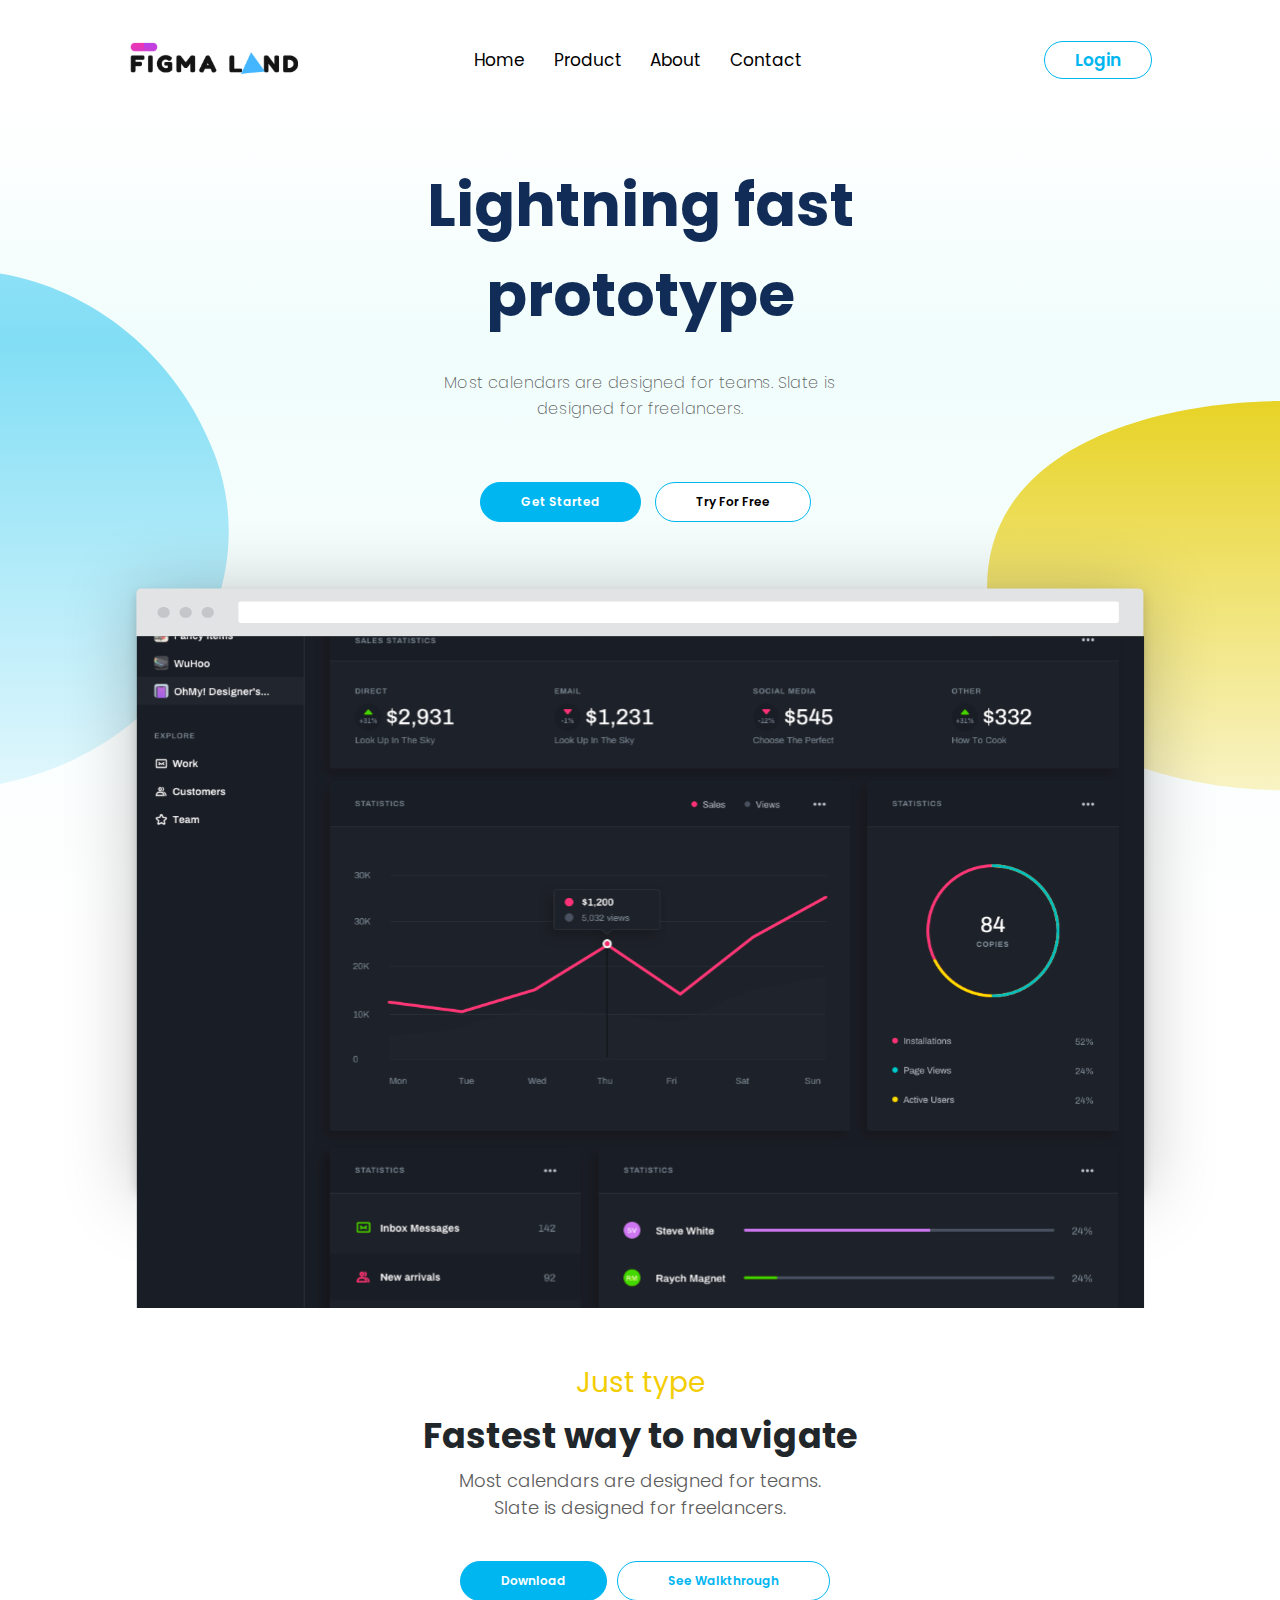
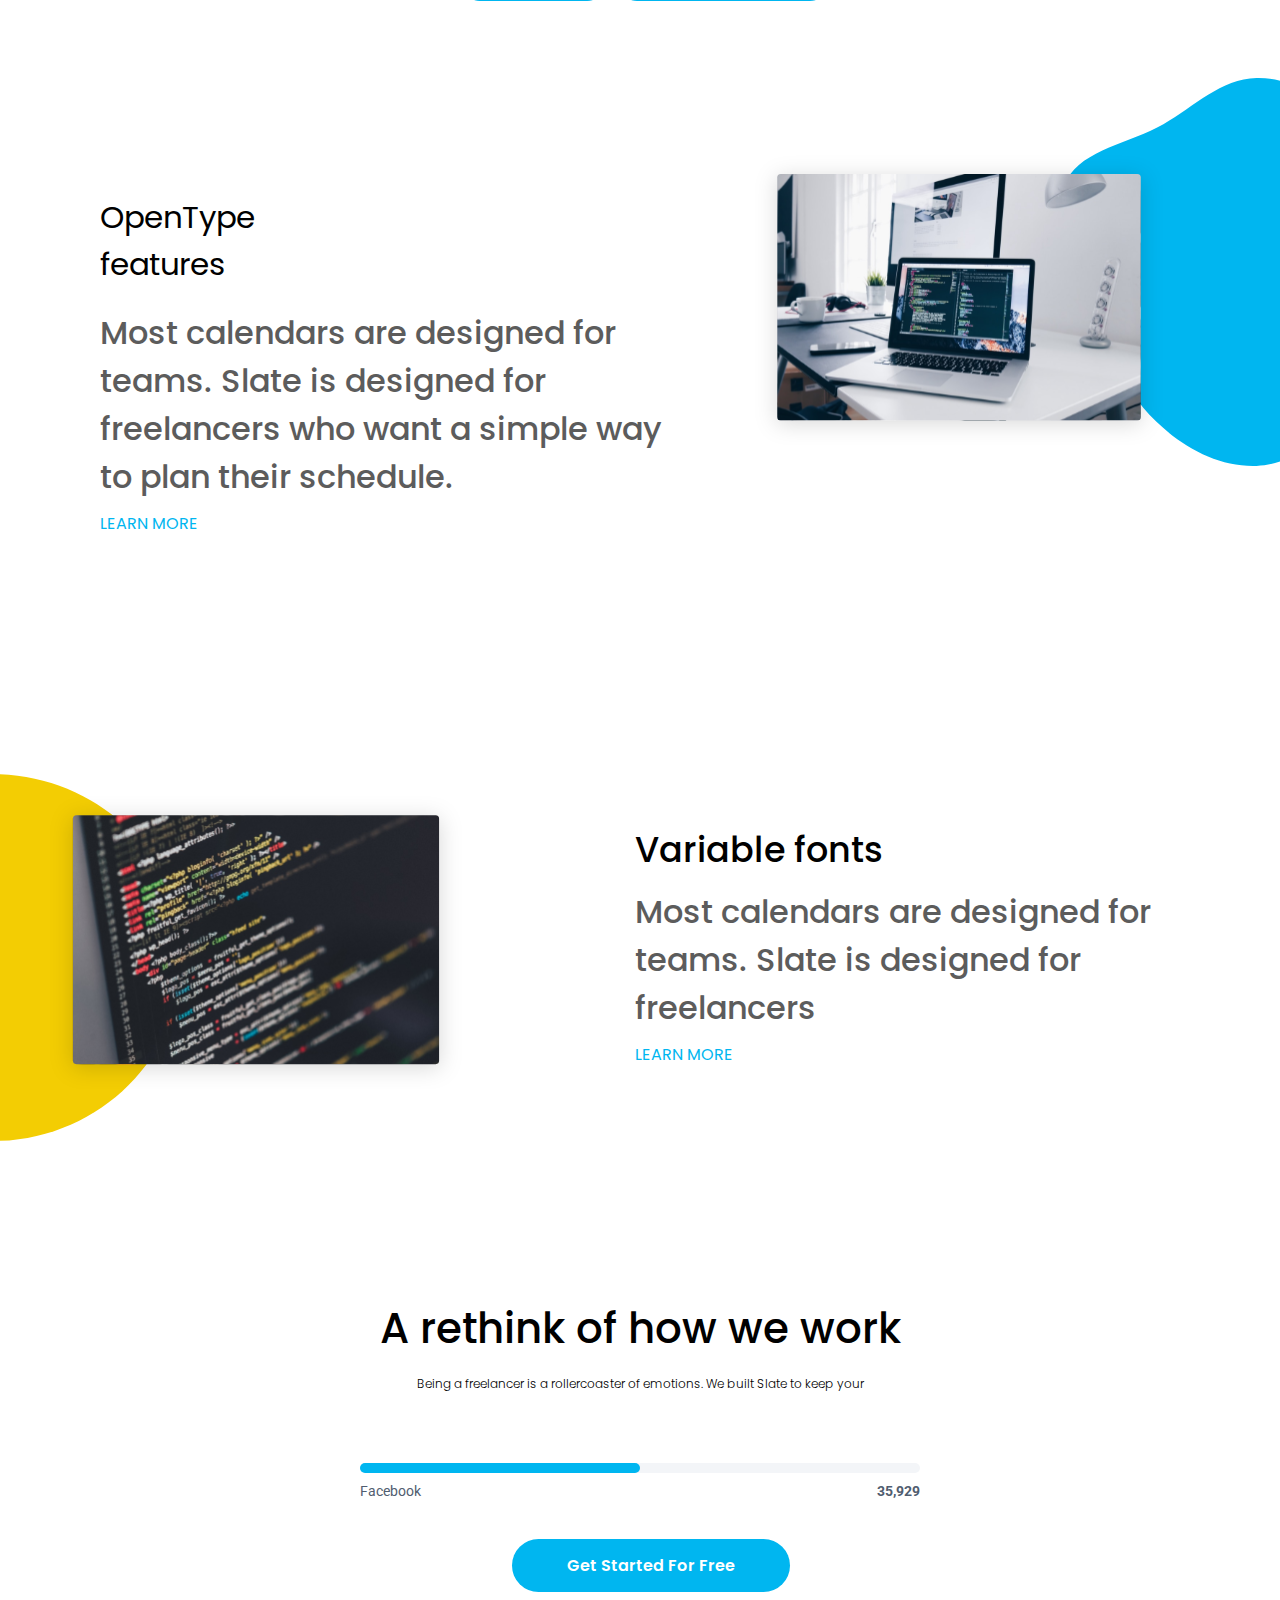
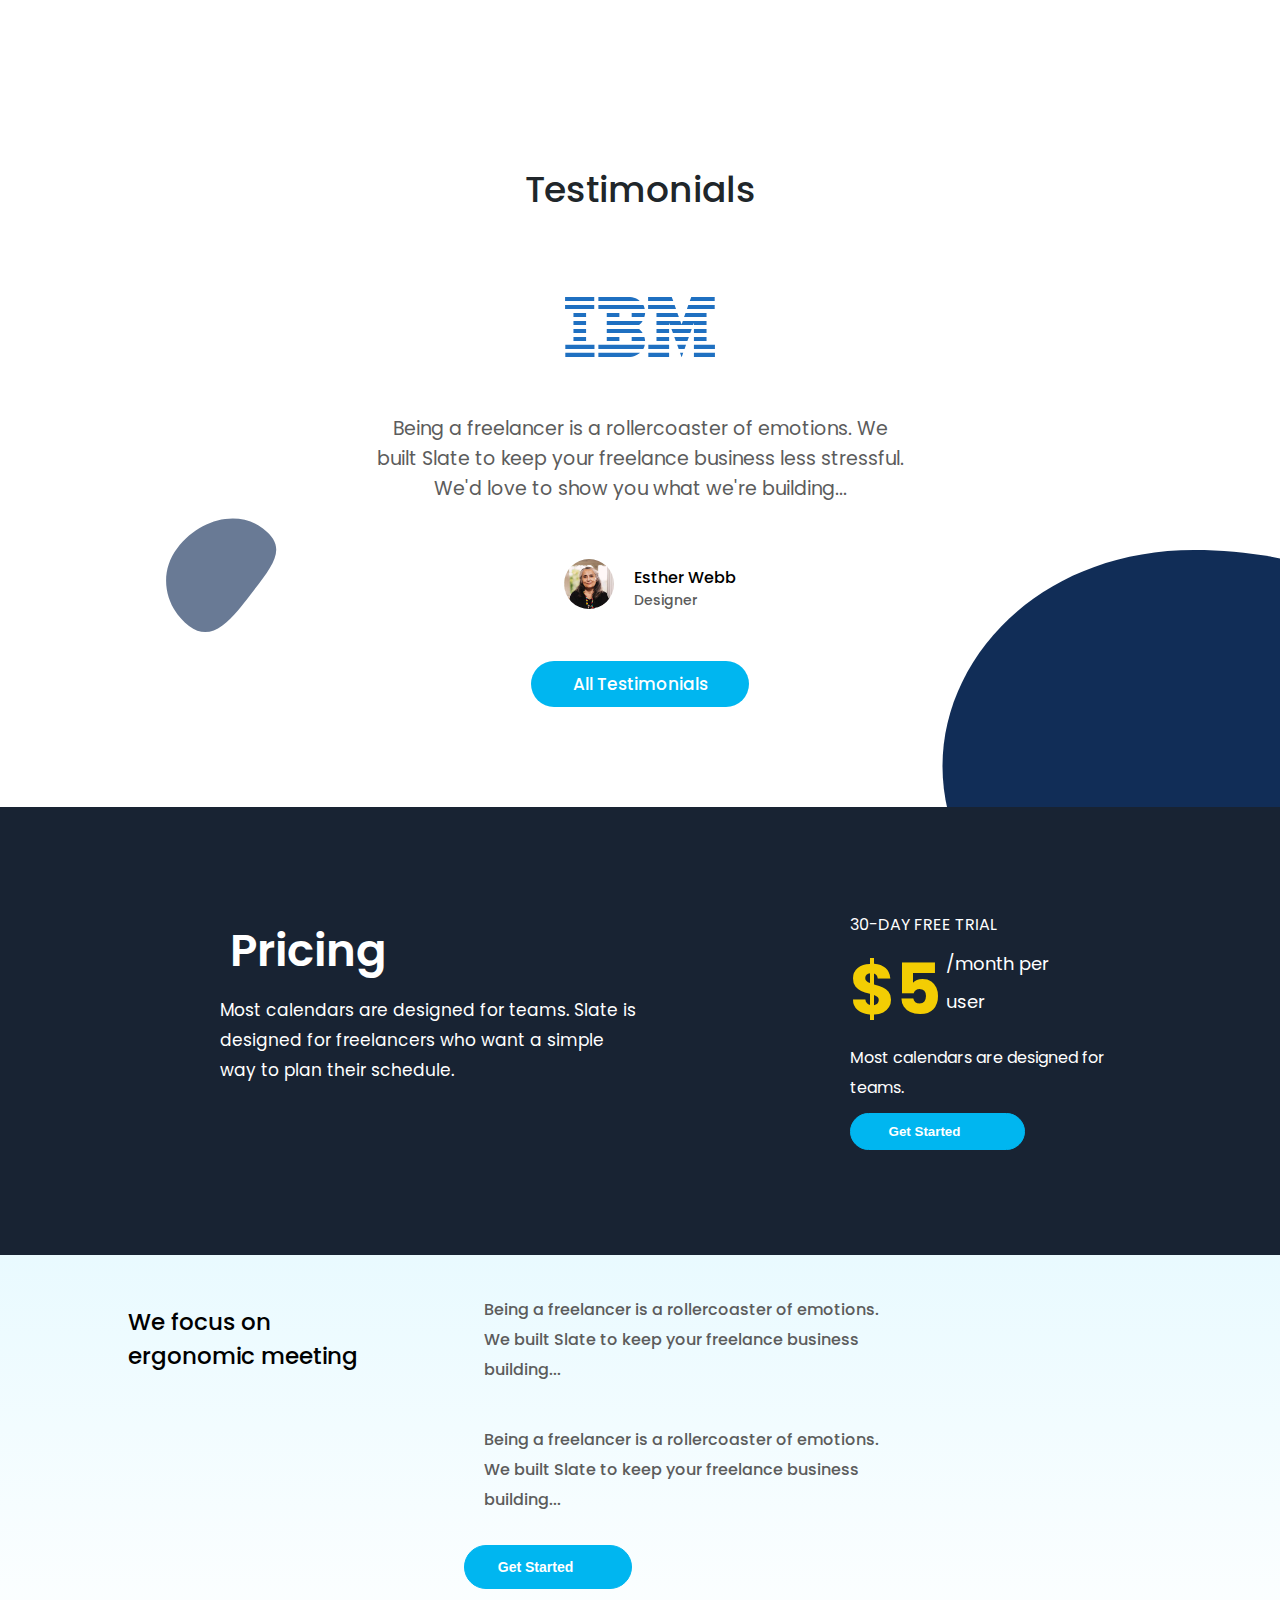
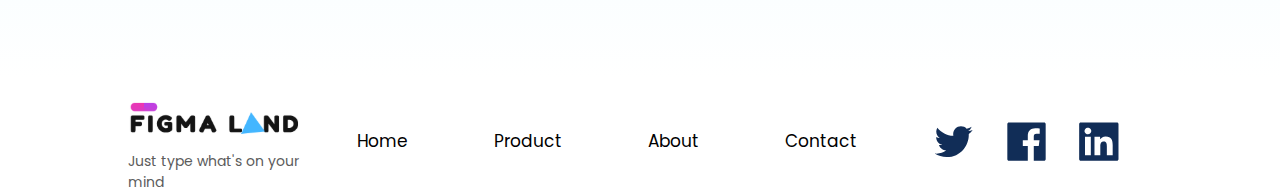
==== index.html @ 49a72966 "first commit" ====
<!DOCTYPE html>
<html lang="en">
<head>
    <meta charset="UTF-8">
    <meta http-equiv="X-UA-Compatible" content="IE=edge">
    <meta name="viewport" content="width=device-width, initial-scale=1.0">
    <title>My Project 2</title>
    <link rel="stylesheet" href="style.css">
</head>
<body>
    <section class="container">
        <header class="header">
            <div class ="innercontainer">
                <div class="figmaland1">
                    <img src="/Images/figmaland.svg" alt="FigmaLand Logo"> 
                </div>
                <nav class="navbar">          
                    <ul>
                        <li><a href="#" class="a_link">Home</a></li>
                        <li><a href="#" class="a_link">Product</a></li>
                        <li><a href="#" class="a_link">About</a></li>
                        <li><a href="#" class="a_link">Contact</a></li>
                    </ul>
                </nav>  
                <a href="login.html"><button class="login">Login</button></a>
            </div>
            <!-- <svg class="svg" xmlns="http://www.w3.org/2000/svg" viewBox="0 0 24 24" width="24" height="24"><path fill="none" d="M0 0h24v24H0z"/><path d="M3 4h18v2H3V4zm0 7h12v2H3v-2zm0 7h18v2H3v-2z"/></svg> -->
        </header>
        <div>
            <div class="lightning">
                <section>
                    <h1>Lightning fast prototype</h1>
                    <p>Most calendars are designed for teams. Slate is designed for freelancers.</p>
                </section>
                <div class="gettry">
                    <button class="getstarted">Get Started</button>
                    <button class="try">Try For Free</button>
                </div> 
            </div> 
              
            <div class="dashboard">
                <img src="Images/Flat Browser.svg" alt="Flat Browser">
            </div> 
        </div>  

        <div class="bluevector">
            <img src="/Images/bluevector.svg">
        </div>
         <div class="yellowvector">
            <img src="/Images/yellowvector.svg">
        </div>
    </section>
 
    <!-- section 2 begins here -->
    <section class="section2">
        <div class="justtype">
            <section>
            <h3>Just type</h3>
            <h2>Fastest way to navigate</h2>
            <p>Most calendars are designed for teams.</p>
            <p>Slate is designed for freelancers.</p>
            </section>
            <div class="downsee">
                <button class="download">Download</button>
                <button class="seewalk">See Walkthrough</button>
            </div>
        </section>

    <!-- section 3 -->
    <section class="section3">
        <div class="innerdiv">
            <div class="opentype">
                <h3>OpenType features</h3>
                <p>Most calendars are designed for teams. Slate is designed for freelancers who want a simple way to plan their schedule.</p>
                <h4>LEARN MORE</h4>
            </div>
        <div class="lapiscreen"> 
            <img src="/Images/lapiscreen.svg">
        </div>
        </div>    
        <div class="curvebluevector">
             <img src="/Images/curvebluevector.svg"> 
        </div> 
    </section> 

    <!--section 4 -->
    <section class="section4">
        <div class="innersect">
            <div class="codescreen">
                 <img src="/Images/codescreen.svg">
            </div>    
            <div class="variable">
                <h3>Variable fonts</h3>
                    <p>Most calendars are designed for teams. Slate is designed for freelancers </p>
                    <h4>LEARN MORE</h4>
                </div>
            </div>
                <div class="codeyellowector">
                     <img src="/Images/codeyellowector.svg">
                </div>
            </div>
        </div>          
    </section>
    
    <!-- section 5 begins here -->
    <section class="section5"> 
        <div class="rethink">      
             <h2>A rethink of how we work</h2>
             <p>Being a freelancer is a rollercoaster of emotions. We built Slate to keep your </p>               
        </div>
        <div class="mydiv">
            <div class="grey">
            </div>
            <div class="content">
                <p>Facebook</p>
                <h6>35,929</h6>
            </div>
        </div>
    </section>
            <button class="getstartedfree"><p>Get Started For Free</button>


    <!-- section 6 starts -->
    <section class="section6">
        <h3>Testimonials</h3>
        <div class="ibmimage">
            <img src="/Images/ibm.svg" alt="IBM Logo">
        </div>
        <div class="freelance">
            <p>Being a freelancer is a rollercoaster of emotions. We built Slate to keep your freelance business less stressful.
                We'd love to show you what we're building...</p>
        </div>
        <div class="designmain">
            <div class="designerpic">
                <img src="/Images/designerpic.svg" alt="Esther Webb">
            </div>
            <div class="designer">
                <h6>Esther Webb</h6>
                <p>Designer</p>
            </div>
        </div>
        <div class="smallibm">
            <img src="/Images/smallibmvector.svg">
        </div>   
        <button class="testbutt">All Testimonials</button>
        <div class="bigibm">
            <img src="/Images/bigibmvector.svg">
        </div> 
    </section>

    <!--section 5 -->
    <section class="section7">
        <div class="pricefree">
            <section class="pricing">
                <h2>Pricing</h2>
                <p>Most calendars are designed for teams. Slate is designed for freelancers who want a simple way to plan their schedule.</p>
            </section class="section">
            <div class="freetrial">
                <p>30-DAY FREE TRIAL</p>
                <div class="dola">
                    <h1>$5</h1>
                    <P>/month per<br>user</P>
                </div>
                <div class="calendar">
                    <p>Most calendars are designed for teams.</p>
                    <button><span>Get Started</span></button>
                </div>
            </div>
        </div>
    </section>

    <!-- section 8 -->
    <section class="section8">
        <section class="ergonomic">
            <h3>We focus on ergonomic meeting</h3>
            <div class="freelancer">
                <div class="freelancer1">
                <p>Being a freelancer is a rollercoaster of emotions. We built Slate to keep your freelance business building...</p>
            </div>
            <div class="freelancer2">
                <p>Being a freelancer is a rollercoaster of emotions. We built Slate to keep your freelance business building...</p>
            </div>
            <button><span>Get Started</span></button>
        </section>
    </section>

    <!-- last section -->
    <section class="lastsection">
        <div class="footer">
            <div class="lowercontainer">
            <div class="figmaland2">
                <img src="/Images/figmaland.svg" alt="Figmaland Logo"> 
                <p>Just type what's on your mind</p>
            </div> 
            <nav class="navbox">          
                <ul>
                    <li><a href="#" class="f_link">Home</a></li>
                    <li><a href="#" class="f_link">Product</a></li>
                    <li><a href="#" class="f_link">About</a></li>
                    <li><a href="#" class="f_link">Contact</a></li>
                </ul> 
            </nav>
            <div class="logos">
                <img src="/Images/twitter.svg" alt="twitter logo"/>
                <img src="/Images/facebook.svg" alt="facebook logo"/>
                <img src="/Images/linkedin.svg" alt="linkedin logo"/>
            </div>
        <footer> 
    </section> 
</body>
</html>
---- style.css ----
@import url('https://fonts.googleapis.com/css2?family=Poppins:wght@300;400;500;600;700&display=swap');
@import url('https://fonts.googleapis.com/css2?family=Roboto&display=swap');

* {
    margin: 0;
    padding: 0;
    box-sizing: border-box;
}
html, body {
    overflow-x: hidden;
}
:root{
    --font-family: "Poppins", sans-serif;
}

.container {
    width: 100%;
    position: relative;
    background: linear-gradient(180deg, rgba(255, 255, 255, 0.22) 7.62%, rgba(0, 225, 198, 0.06) 25.5%, #FFFFFF 70.92%);
}

.header {    
    width: 100%;
}

.innercontainer {
    margin: auto; 
    margin-top: 10px;
    height: 100px;
    width: 80%;
    display: flex;
    justify-content: space-between;
    align-items: center;
}

.navbar {
  width: 40%;
}
  
 ul {
    width: 80%;
    display: flex;
    justify-content: space-between;
    align-items: center;
    color: black;
    list-style: none;
} 

.a_link {
  text-decoration: none;
  color: black;
  font-family: var(--font-family);
  font-size: 17px;
  font-weight: 400;
  font: 0;
}

.a_link:hover {
    color: #112D57;
    font-weight: 700; 
    transition: ease 0.3s;
    cursor: pointer;
  }

.login {
  color: #00B6F0;
  background-color: white;
  padding: 5px 30px;
  font-family: var(--font-family);
  font-size: 17px;
  font-weight: 600;
  border-radius: 20.5px;
  border: 1px solid #00B6F0;
}
    .login:hover {
    color: white;
    background: #00B6F0;
    border: 1px solid white;
    font-weight: bolder;
    transition: ease-in-out 0.1s;
    cursor: pointer;  
    }

    .lightning {
    margin-top: 50px;
    display: flex;
    flex-direction: column;
    justify-content:center;
    align-items: center;
    text-align: center;
}

.lightning h1 {
    color: #112D57;
    width: 500px;
    margin: auto;
    font-family: var(--font-family);
    font-weight: 700;
    font-size: 60px;
}

.lightning p{
    color: #5C5C5C; 
    width: 400px;
    margin: auto;
    margin-top: 30px;
    font-weight: 200;
    font-size: 16px;
    font-family: var(--font-family);
    letter-spacing: 0.2px;
    line-height: 26px;
}

.gettry {
    margin-top: 60px;
}

.getstarted {
  color: white;
  background-color: #00B6F0;
  padding: 10px 40px;
  margin-left: 10px;
  font-family: var(--font-family);
  font-size: 12px;
  font-weight: 600;
  border-radius: 29.5px;
  border: 1px solid #00B6F0;
}

.getstarted:hover {
    color: #000000;
    background: transparent;
    transition: ease-in-out 0.1s;
    cursor: pointer;
    border: 1px #00B6F0 solid;
    border-radius: 29.5px;    
}

.try {
  color: #000000;
  background-color: #ffffff;
  padding: 10px 40px;
  margin-left: 10px;
  font-family: var(--font-family);
  font-size: 12px;
  font-weight: 600;
  border-radius: 29.5px;
  border: 1px solid #00B6F0;
}

.try:hover {
    color: white;
    background: #00B6F0;
    border: transparent;
    font-weight: bolder;
    transition: ease-in-out 0.1s;
    cursor: pointer;
}

.bluevector {
    width: 30%;
    height: 40%;
    position: absolute;
    top: 20%;
    left: -5%; 
    z-index: -1;  
}

.bluevector img {
    width: 100%;
    height: 100%;
}

.yellowvector {
    width: 25%;
    height: 30%;
    position: absolute;
    top: 30%;
    right: 0%;
    z-index: -1;

}
.yellowvector img {
    width: 100%;
    height: 100%;
}

.dashboard {
    width: 90%;
    height:100%;
    margin: 0px auto;
}

.dashboard img {
    width: 100%;
    height: 100%;
}

.section2 {
    width: 100%;
    position: relative;
    display: flex;
    flex-direction: column;
    justify-content: center;
    align-items: center;
}

.justtype {
 font-family: var(--font-family);
 margin-top: 50px;
}

.justtype h3 {
    width: 500px;
    margin-bottom: 5px;
    color: #F3CD03;
    text-align: center;
    font-size: 28px;
    font-weight: 400;
}

.justtype h2 {
    width: 500px;
    margin-bottom: 5px;
    color: #20262A;
    text-align: center;
    font-size: 35px;
    font-weight: bold;
    letter-spacing: 0.3px;
}

.justtype p {
    width: 500px;
    color: #5C5C5C;
    font-size: 18px;
    font-weight: 300;
    text-align: center;
}

.downsee {
    width: 500px;
    padding-top:40px;
    color: #5C5C5C;
    display: flex;
    justify-content: center;
    align-items: center;
}   

.download {
  color: white;
  background-color: #00B6F0;
  padding: 10px 40px;
  margin-left: 10px;
  font-family: var(--font-family);
  font-size: 12px;
  font-weight: 600;
  border-radius: 29.5px;
  border: 1px solid #00B6F0;
}

.download:hover {
    color: #00B6F0;
    background: transparent;
    font-weight: bolder;
    transition: ease-in-out 0.1s;
    cursor: pointer;
    border: 1px #00B6F0 solid;
    border-radius: 29.5px;
}

.seewalk {
  color: #00B6F0;
  background-color: #ffffff;
  padding: 10px 50px;
  margin-left: 10px;
  font-family: var(--font-family);
  font-size: 12px;
  font-weight: 600;
  border-radius: 29.5px;
  border: 1px solid #00B6F0;
}

.seewalk:hover {
    color: white;
    background: #00B6F0;
    border: transparent;
    font-weight: bolder;
    transition: ease-in-out 0.1s;
    cursor: pointer;
}

.section3 {
    width: 59%;
    position: relative;
    margin-top: 12%;
}

.innerdiv {
    margin: 20px auto;  
}

.opentype {
    width: 35%; 
    margin-left: 100px;
    display: flex;
    flex-direction: column;
    font-family: var(--font-family);
}

 .opentype h3 {
    margin-top: 15%;
    font-size: 31px;
    font-weight: 400;    
}

.opentype p {
    width: 220%;
    margin-top: 8%;
    font-weight: 500;
    font-size: 32px;
    color: rgba(92, 92, 92, 1);
    line-height: 48px;
}
.opentype h4 {
    margin-top: 10px;
    color: #00B6F0;
    font-size: 16px;
    font-weight: normal;
}

.lapiscreen {
    width: 54%;
    position: absolute; 
    top: 0%;
    left: 100%; 
}

.lapiscreen>img {
    width: 100%;
    height: 100%;
}

.curvebluevector {
    position: absolute;
    width: 29%;
    top: -20%;
    left: 140.5%;
    right: 0;
    z-index: -1;
}

 .curvebluevector>img {
    width: 100%;
    height: 100%;
} 

.section4{
    width: 80%;
    position: relative;
}

.codescreen {
    width: 150%;
    height: 120%;
    position: absolute; 
    top: -11%;
    right: 0%; 
}

.codescreen>img {
    width: 100%;
    height: 100%;
}

.codeyellowector {
    width: 100%;
    height: 150%; 
    position: absolute;
    top:-20%;
    right: 45%;
    z-index: -1;
}

.codeyellowector>img {
    width: 100%;
    height: 100%;
}

.variable {
width: 60%;
margin-top: 28%;
margin-left: 62%;
display: flex;
flex-direction: column;
font-family: var(--font-family);
}

.variable h3 {
margin-bottom: 2%;
font-size: 35px;
font-weight: 500;    
}

.variable p {
    width: 90%;
    margin-bottom: 10px;
    font-weight: 500;
    font-size: 32px;
    color: rgba(92, 92, 92, 1);
    font-family: var(--font-family);
}

    .variable h4 {
    color: #00B6F0;
    font-size: 16px;
    font-weight: normal;
    }

    .section5 {
        width: 800px;
        margin: auto;
        margin-top: 230px;
        display: flex;
        flex-direction: column;
        justify-content: center;
        align-items: center;
        font-family: var(--font-family);
    }

    .section5 h2 {
        width: 900x;
        margin-bottom: 15px;
        font-size: 42px;
        font-weight: 500; 
        text-align: center;   
    }

    .rethink p {
        width: 100%;
        font-size: 12px;
        font-weight: 300; 
        text-align: center; 
        border-width: 10px;
        border-radius: 12px; 
    }
    .mydiv{
        width: 70%;
        margin-top: 70px;

    }

    .grey{
        height: 10px;
        margin: auto;
        background-color: #F3F5F8;
        position: relative;
        border-radius: 9999999px;
    }

    .grey::after{
        width: 50%;
        height: 100%;
        content: '';
        position: absolute;
        background-color: #00B6F0;
        top: 0;
        left: 0;
        border-radius: 9999999px;
    }

    .content {
        display: flex;
        justify-content:space-between;
        font-family: 'Roboto', sans-serif;
        margin-top: 10px;
    }

    .content p{
        font-size: 14px;
        color: rgba(80, 93, 111, 1);
    }
    .content h6 {
        font-size: 14px;
        color: rgba(80, 93, 111, 1);
        font-weight: 700;
    }

    .getstartedfree {
    color: #ffffff;
    background-color: #00B6F0;
    width: auto;
    padding: 14px 55px;
    margin-left: 40%;
    margin-top: 40px;
    font-family: var(--font-family);
    font-size: 16px;
    font-weight: 600;
    border: transparent;
    border-radius: 29.5px;
    }

    .getstartedfree:hover {
        animation: pulse 1s infinite;
            transition: .3s;
        }
        
        @keyframes pulse {
            0% {
            transform: scale(1);
            }
            70% {
            transform: scale(.9);
            }
            100% {
            transform: scale(1);
            }
        }

    .section6 {
        width: 100%;
        margin: auto;
        margin-top: 85px;
        display: flex;
        flex-direction: column;
        justify-content: center;
        align-items: center;
        font-family: var(--font-family);
        position: relative;
    }

    .section6 h3{
        color: rgba(32, 38, 42, 1);
        margin-top: 85px;
        margin-bottom: 80px;
        font-size: 36px;
        font-weight: 500;
    }

    .ibmimage{
        margin-bottom: 50px;
    }
    .ibmimage img {
        Width: 149.85px;
        height: 59.94px;
    }

    .freelance p {
        color: #5C5C5C;
        width: 530px;
        margin-bottom: 35px;
        font-weight: 400;
        font-size: 19px;
        line-height: 30px;
        text-align: center;
    }

    .designmain {
        margin: auto;
        display: flex;
        flex-direction: row; 
        justify-content: center;
        align-items: center;
    }

    .designer {
        font-family: var(--font-family);
        font-size: 18px;
    }

    .designer h6 {
        color: #000000;
        font-weight: 500;
        font-size: 16px;
    }

    .designerpic img {
        margin: auto;
        font-family: var(--font-family);
        font-size: 18px;
        padding: 20px;
    }

    .designer p {
        color: #5C5C5C;
        font-weight: 500;
        font-size: 14px;

    }

    .smallibm {
        position: absolute; 
        top: 70%;
        left: 13%; 
    }

    .smallibm>img {
        width: 100%;
        height: 100%;
    }


    .testbutt {
        width: 17%;
        color: #ffffff;
        background-color: #00B6F0;
        padding: 10px 25px;
        margin-top: 25px;
        font-family: var(--font-family);
        font-size: 17px;
        font-weight: 500;
        border-radius: 29.5px;
        border: transparent;
    }

    .testbutt:hover {
            animation: pulse 1s infinite;
            transition: .3s;
        }

        @keyframes pulse {
            0% {
            transform: scale(1);
            }
            70% {
            transform: scale(.9);
            }
            100% {
            transform: scale(1);
            }
        }

    .bigibm {
        position: absolute;
        top: 75%;
        right: 0;
        z-index: -1;
    }

 .bigibm>img {
    width: 100%;
    height: 100%;
}

  .section7 {
    width: 100%;
    margin-top: 100px;
    background: rgba(24, 35, 51, 1);
    padding: 100px 20px;
    font-family: var(--font-family);
    color: white;
  } 

  .pricefree {
    display: flex;
    flex-direction: row;
    align-items: flex-start;
    padding: 0px;
  }

  .pricing {
      width: 40%;
      margin-left: 200px;
      margin-bottom: 70px;
      display: flex;
      flex-direction: column;
  }

    .pricing h2 {
      width: 205px;
      padding: 10px;
      font-weight: 600;
      font-size: 45px;
  }

    .pricing p {
    width: 417px;
    font-size: 17px;
    font-weight: 400;
    line-height: 30px;
}

    .freetrial {
    width: 277px;
    display: flex;
    flex-direction: column;
    margin: auto;
    padding: 0;
}

    .freetrial p {
    width: 165px;
    font-size: 16px;
    font-weight: 400;
}

.dola {
    width: 233px;
    display: flex;
    flex-direction: row;
    align-items: center;
    padding: 0px;
}

.dola h1 {
    width: 84px;
    color: rgba(243, 205, 3, 1);
    font-weight: 900px;
    font-size: 70px;

}

.dola p {
    width: 129px;
    font-weight: 400;
    font-size: 18px;
    margin-left: 12px;
    margin-bottom: 15px;
    line-height: 38px;
}

.calendar p {
    width: 257px;
    font-weight: 400;
    size: 19px;
    line-height: 30px;
}

.calendar button {
    color: white;
    background: #00B6F0;
    margin-top: 10px;
    width: 175px;
    padding: 10px 35px;
    border: 1px solid #00B6F0;
    border-radius: 85px;
    font-weight: 700;
}

.calendar button:hover {
    color:rgb(255, 255, 255);;
    background: transparent;
    font-weight: bolder;
    transition: ease-in-out 0.1s;
    cursor: pointer;
    border: 1px #ffffff solid;
    border-radius: 29.5px;
}

.calendar span { 
    cursor: pointer;
    display: inline-block;
    position: relative;
    transition: 0.5s;
  }
  
  .calendar span:after {
    content: '\00bb';
    position: absolute;
    opacity: 0;
    top: 0;
    right: -20px;
    transition: 0.3s;
  }
  
  .calendar span {
    padding-right: 25px;
  }

  .calendar:hover span:after {
    opacity: 2;
    right: 0;
  } 

.section8 {
    background: linear-gradient(180deg, #E9FAFF 0%, rgba(233, 250, 255, 0) 100%);
    width: 100%;
    padding: 50px, 20px, 50px, 20px;
    font-family: var(--font-family);
}

.ergonomic {
    width: 100%;
    display: flex;
    flex-direction: row;
  }

.ergonomic h3 {
    width: 20%; 
    margin-left: 10%;
    margin-top: 50px;
    font-weight: 500;
    font-size: 23px;
}

.freelancer {
      color: #5C5C5C;
      margin-bottom: 70px;
      margin-left: 60px;
      padding: 20px;
      font-size: 19px;
      font-weight: 500;
      line-height: 30px;
  } 

  .freelancer1 {
        color: #5C5C5C;
        width: 450px;
        padding: 20px;    
        font-size: 16px;
        font-weight: 500;
        line-height: 30px;
    } 

.freelancer2 {
        color: #5C5C5C;
        width: 450px;
        padding: 20px;
        font-size: 16px;
        font-weight: 500;
        line-height: 30px;
    } 

  .section8 button {
    color: white;
    background: #00B6F0;
    margin-top: 10px;
    width: 168px;
    padding: 13px 30px;
    border: 1px solid #00B6F0;
    border-radius: 85px;
    font-weight: 700;
    font-size: 14px;
}

.section8 button:hover {
    color: rgba(24, 35, 51, 1);
    background: transparent;
    font-weight: bolder;
    transition: ease-in-out 0.1s;
    cursor: pointer;
    border: 1px rgba(24, 35, 51, 1) solid;
    border-radius: 29.5px;
}

.section8 button span { 
    cursor: pointer;
    display: inline-block;
    position: relative;
    transition: 0.1s;
  }
  
  .section8 button span:after {
    content: '\00bb';
    position: absolute;
    opacity: 0;
    top: 0;
    right: -20px;
    transition: 0.3s;
  }
  
  .section8 button span {
    padding-right: 25px;
  }

  .section8 button:hover span:after {
    opacity: 2;
    right: 0;
  } 

.lastsection { 
    width: 100%;
}

.footer {
    width: 100%;
}

.lowercontainer {
    margin: 0px auto; 
    margin-top: 10px;
    width: 80%;
    display: flex;
    justify-content: space-evenly;
    align-items: center;
}

.figmaland2 p {
    color: #5C5C5C;
    width: 100%;
    font-size: 14px;
    font-family: var(--font-family);
}

.navbox {
    width: 70%;
    margin: 0 auto;
}

.navbox ul {
    width: 100%;
    margin: 0px auto;
    display: flex;
    justify-content: space-around;
    align-items: center;
    color: black;
    list-style: none;
} 

.f_link {
text-decoration: none;
color: black;
font-family: var(--font-family);
font-size: 17px;
font-weight: 400;
font: 0;
}

.f_link:hover {
color: #112D57;
font-weight: bold;
transition: ease-in-out 0.1s;
cursor: pointer;
}

.logos {
    width: 30%;
    display: flex;
    flex-direction: row;
    justify-content: space-evenly; 
    align-items: center;
}


.logos img {
    width:  39.33px;
    height: 39.33px;
}
@media screen and (max-width: 1440px) {
    .svg {
        display: none;
    }

}

@media screen and (max-width: 1024px) {
        ul {
        width: 90%; 
        } 

    .getstartedfree {
        margin-left: 37%;
    }

    .testbutt {
        width: 25%;
    }

    .curvebluevector {
        top: -6%;
        right: 0;
    }

    .lapiscreen {
        width: 54%;
        position: absolute; 
        top: 7%;
        left: 105%; 
    }

    .opentype h3 {
        margin-top: 5%;   
    }

    .opentype p {
        width: 150%;
        margin-top: 8%;
        font-weight: 500;
        font-size: 23px;
        color: rgba(92, 92, 92, 1);
    }

    .variable {
        margin-top: 44%;

}

}


@media screen and (max-width: 768px) {

    .navbar {
        width: 30%;
        margin-right: 20px;
    }
    .a_link {
        font-size: 14px;
    }

    .lightning  h1{
        font-size: 50px;
    }

    .login {
        padding: 4px 20px;
        font-size: 14px;
    }

    .innercontainer{
        width:84%;
    }


    .opentype {
        width: 45%;
    }

    .curvebluevector {
        top: 0%;
    }

    .codeyellowector {
        top: -290%;
    }

    .codescreen {
        top: 100%;
        right: -55%;
    }

    .codescreen>img {
        height: 60%;
    }

    .innerdiv {
        margin: 0;
    }

    .opentype {
        width: 52%;
        margin-top: 0;
        padding: 0;
        line-height: 0;
    }
    .opentype h3{
        line-height: 38px;
        font-size: 24px;
        font-weight: 500;
    }
    .opentype p {
        font-weight: 400;
        font-size: 16px;
        line-height: none;
        margin-top: 0;
        margin-left: 0;
    }

    .variable {
        margin-top: 20%;
    }

    .variable h3 {
        font-size: 29px;
    }

    .variable p {
        width: 100%;
        font-size: 19px; 
        font-weight: 400; 
        line-height: 38px;  
        margin-bottom: 3%;

    }

    .getstartedfree {
        padding: 10px 25px;
        margin-left: 38%;
    }


    .pricing {
        width: 50%;
        margin-left: 80px;
    }   

    .pricing p {
        width: 317px;
    }

    .pricing {
        width: 350px;
    }
    
    .section8 button {
        width: 135px;
        padding: 10px 10px;
    }
    
    .smallibm {
        left: 12px;
    }

    .figmaland2 p{
        width: 160px;
    }

    .navbar {
        width: 50%; 
    }

    .navbar ul {
        width: 100%;
        justify-content:space-evenly;
        align-items:space-evenly;
    }

    .logos {
        width: 5%;
        align-items: right;
        justify-content:space-between;
        align-items:center;
    }

    .section5 {
        width: 100%;
        margin-top: 150px;
    }

    .section5 h2 {
        width: 100%; 
    }

    .rethink p {
        width: 100%;
    }

    .section6 {
    margin-top: 80px;
    }

    .getstartedfree{
        margin-left: 35%;
    }
    .section6 h3 {
        margin-top: 80px;
        font-size: 25px;
    }

    .figmaland2 p {
        width: 90%;
        font-size: 11px;
        /* margin-left: 5px; */
    }

    .navbox {
        width: 55%;
        margin-left: 1%;
    }

    .f_link {
        font-size: 14px;
    }

    .logos {
    width: 15%;
    margin-left: 30px;
    }

    .logos>img {
        width:  25%;
        height: 15%;  
    }

    

@media screen and (max-width: 625px) {

.svg {
    display: none;
}

.lightning h1 {
    font-size: 45px;    
}

.lightning p {
    font-size: 14px;
}
.navbar {
    display: none;
}

.justtype h3 {
    font-size: 20px;
}

.justtype h2 {
    font-size: 25px;
}

.justtype p {
    font-size: 15px;
} 

.downsee {
    display: flex;
    flex-direction: column;
    gap: 10px;
}

.download {
    padding: 10px 70px;
}

.curvebluevector {
    width: 59% ;
    left: 110%;
}

.lapiscreen {
    width: 100%;
    top: 8%;
    left: 40%;
}

.opentype {
    margin: auto;
    margin-left: 80px;
}

.opentype h3 {
margin-top: 210%;
width: 300%;
line-height: none;
}

.opentype p {
    width: 195%;
    line-height: none;
    font-size: 16px;
}

.variable  {
    width: 75%;
    margin-left: 30%;
}

    .codeyellowector {
top: 60%;
    }

.section5 h2 {
    display: none;
}

.rethink p {
    display: none;
}

.ibmimage{
    margin-bottom: 20px;
}
    
.freelance p {
    width:200px;
    font-size: 15px;
    line-height:none; 
}

.bigibm>img {
    width: 70%;
    height: 70%;
}

.section7 {
padding: 20px 5px;

}

.pricing h2{
    font-size:35px;
    margin-left: 55px;
}

.pricefree {
    display: flex;
    flex-direction: column;
    justify-content: space-between;
    align-items: center;
}

.pricing p {
    width: 300px;
    font-size: 14px;
}

.freetrial {
    width: 257px;
}

    .freetrial p {
    width: 165px;
    font-size: 13px;
    margin-left: 80px;
}

    .dola {
    
        margin-left:50px; 
    }

    .dola p {
        margin-left: 10px;
    }

    .calendar button {
        margin-left: 52px;
        margin-bottom: 35px;
    }

    .section8{
        width: 100%;
    }

    .ergonomic {
        width: 80%;
        display: flex;
        flex-direction: column;
        justify-content: center;
        align-items: center;
    }

    .ergonomic h3 {
        width: 80%;
        margin-left: 20%;
    }

    .freelancer {
        margin-left: 100px;
    }

    .freelancer1 {
        width: 380px;
    }

    .freelancer2 {
        width: 380px;
    }

    .section8 button {
        margin-left: 100px;
    }

    .lowercontainer {
        width: 100%;
        display: flex;
        flex-direction: column;
        justify-content: space-around;
        align-items: space-around;
    }

    .navbox ul {
        display: flex;
        flex-direction: column;
        justify-content: space-around;
        align-items: center;
        margin-left: 90px;
    
    }

    .figmaland2 {
        margin-left: 35px;
    }

    .logos {
        margin-left: 0;
        width: 15%;
    }

    .f_link {
        font-size: 18px;
        display: flex;
        flex-direction: column; 
    }

    .lowercontainer {
        margin: auto;
        margin-top: 20px;
        width: 100%;
    
    }

    .mydiv {
        margin-top: 200px;
    }

    .getstartedfree {
        width: 50%;
        padding: 5px 10px;
        margin-left: 25%;
    }

    .bigibm {
        top: 95%;
        right: -20%;
    }

    .freelance p {
        width: 360px;
    }

    .testbutt {
        width: 40%;
        padding: 5px 10px;
    }

    .section6{
        margin-top: 40px;
    }
}

@media screen and (max-width:425px) {
    .codescreen {
        display: none;
    }

    .bigibm {
        display: none;
    }
}
    
}
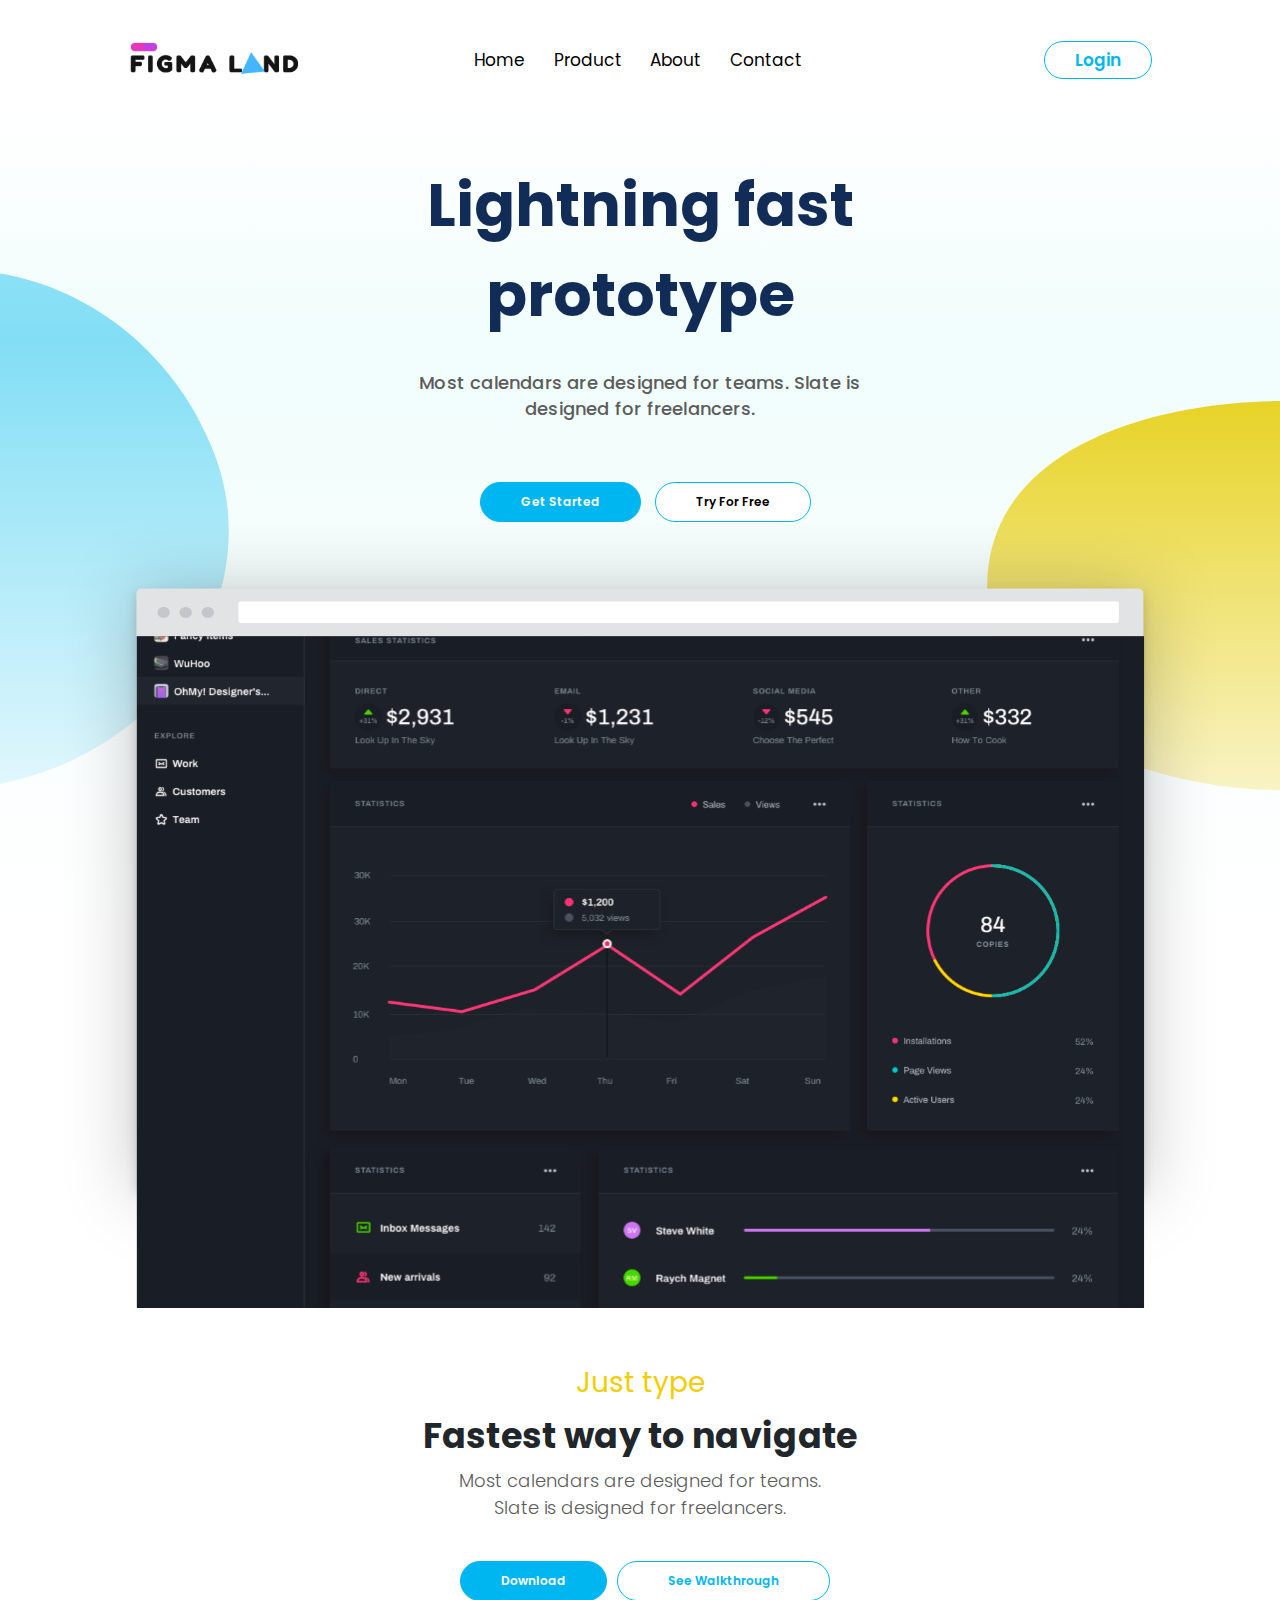
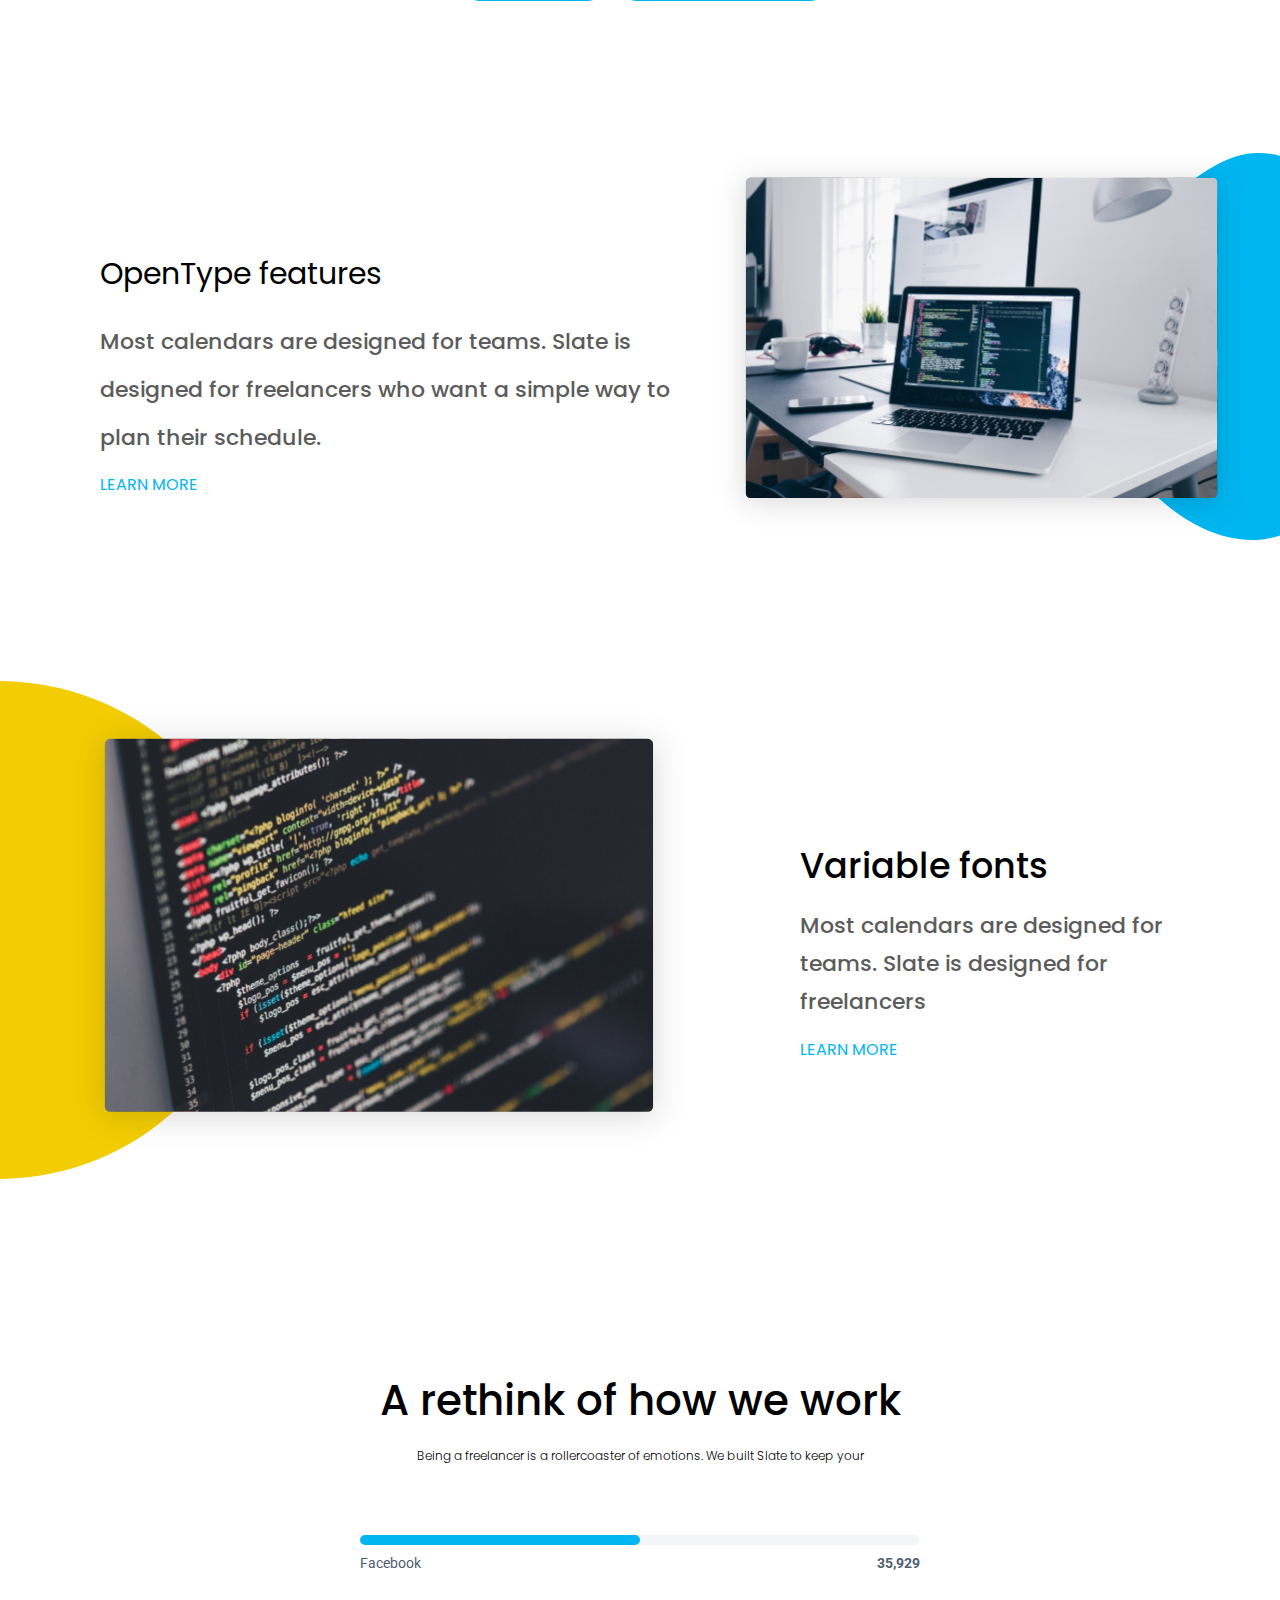
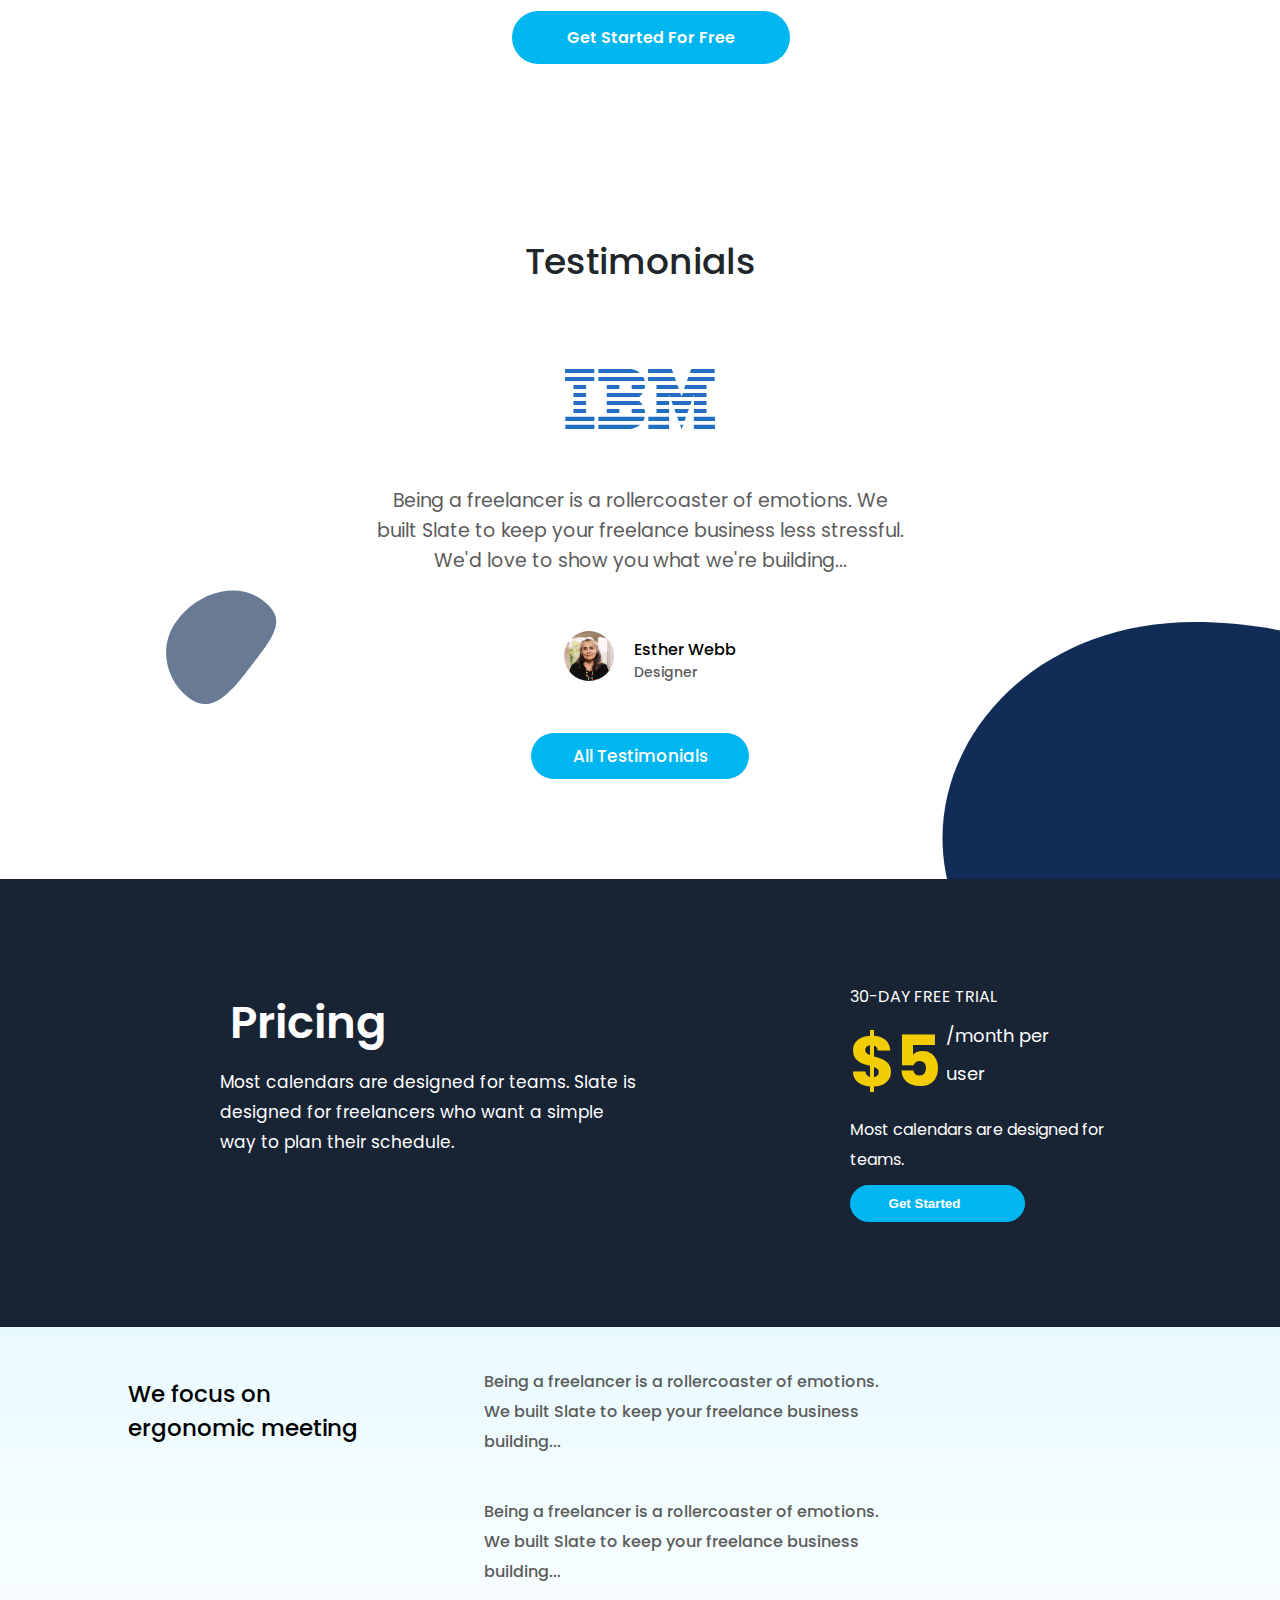
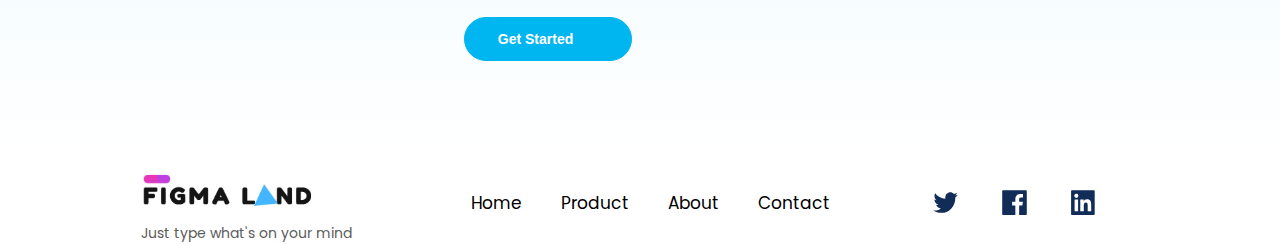
==== commit de43cfcc: "update" ====
--- a/index.html
+++ b/index.html
@@ -23,15 +23,17 @@
                     </ul>
                 </nav>  
                 <a href="login.html"><button class="login">Login</button></a>
-            </div>
-            <!-- <svg class="svg" xmlns="http://www.w3.org/2000/svg" viewBox="0 0 24 24" width="24" height="24"><path fill="none" d="M0 0h24v24H0z"/><path d="M3 4h18v2H3V4zm0 7h12v2H3v-2zm0 7h18v2H3v-2z"/></svg> -->
+                <!-- <div class="burger">
+                    <img src="./loginimages/mobile-nav.svg" alt="">
+                </div> -->
+            </div>
         </header>
         <div>
             <div class="lightning">
-                <section>
+                <!-- <section> -->
                     <h1>Lightning fast prototype</h1>
                     <p>Most calendars are designed for teams. Slate is designed for freelancers.</p>
-                </section>
+                <!-- </section> -->
                 <div class="gettry">
                     <button class="getstarted">Get Started</button>
                     <button class="try">Try For Free</button>
@@ -74,10 +76,10 @@
                 <p>Most calendars are designed for teams. Slate is designed for freelancers who want a simple way to plan their schedule.</p>
                 <h4>LEARN MORE</h4>
             </div>
+        </div>    
         <div class="lapiscreen"> 
             <img src="/Images/lapiscreen.svg">
         </div>
-        </div>    
         <div class="curvebluevector">
              <img src="/Images/curvebluevector.svg"> 
         </div> 
@@ -85,21 +87,21 @@
 
     <!--section 4 -->
     <section class="section4">
-        <div class="innersect">
-            <div class="codescreen">
-                 <img src="/Images/codescreen.svg">
-            </div>    
-            <div class="variable">
+        <div class="variable">
+            <div>
                 <h3>Variable fonts</h3>
-                    <p>Most calendars are designed for teams. Slate is designed for freelancers </p>
-                    <h4>LEARN MORE</h4>
-                </div>
-            </div>
-                <div class="codeyellowector">
-                     <img src="/Images/codeyellowector.svg">
-                </div>
-            </div>
-        </div>          
+            </div>
+            <div>
+                <p>Most calendars are designed for teams. Slate is designed for freelancers </p>
+                <h4>LEARN MORE</h4>
+            </div>
+        </div>        
+        <div class="codescreen">
+            <img src="/Images/codescreen.svg">
+        </div>    
+        <div class="codeyellowector">
+            <img src="/Images/codeyellowector.svg">
+        </div> 
     </section>
     
     <!-- section 5 begins here -->
@@ -206,6 +208,7 @@
                 <img src="/Images/linkedin.svg" alt="linkedin logo"/>
             </div>
         <footer> 
-    </section> 
+    </section>
+    <script src="script.js"></script>
 </body>
 </html>--- a/style.css
+++ b/style.css
@@ -12,6 +12,15 @@
 :root{
     --font-family: "Poppins", sans-serif;
 }
+
+/* @media (prefers-color-scheme: light) {
+    body {
+        
+        background-color: #ffff;
+        color: #151515;
+    }
+} */
+
 
 .container {
     width: 100%;
@@ -55,7 +64,8 @@
   font: 0;
 }
 
-.a_link:hover {
+.a_link::after {
+    content: '';
     color: #112D57;
     font-weight: 700; 
     transition: ease 0.3s;
@@ -72,40 +82,42 @@
   border-radius: 20.5px;
   border: 1px solid #00B6F0;
 }
-    .login:hover {
-    color: white;
-    background: #00B6F0;
-    border: 1px solid white;
-    font-weight: bolder;
-    transition: ease-in-out 0.1s;
-    cursor: pointer;  
-    }
-
-    .lightning {
-    margin-top: 50px;
-    display: flex;
-    flex-direction: column;
-    justify-content:center;
-    align-items: center;
-    text-align: center;
+
+.login:hover {
+ color: white;
+ background: #00B6F0;
+ border: 1px solid white;
+ font-weight: bolder;
+ transition: ease-in-out 0.1s;
+ cursor: pointer;  
+}
+
+.lightning {
+margin-top: 50px;
+display: flex;
+flex-direction: column;
+justify-content:center;
+align-items: center;
+text-align: center;
+width: 100%;
 }
 
 .lightning h1 {
     color: #112D57;
-    width: 500px;
     margin: auto;
     font-family: var(--font-family);
     font-weight: 700;
     font-size: 60px;
+    width: 50%;
 }
 
 .lightning p{
     color: #5C5C5C; 
-    width: 400px;
+    width: 35%;
     margin: auto;
     margin-top: 30px;
-    font-weight: 200;
-    font-size: 16px;
+    font-weight: 500;
+    font-size: 18px;
     font-family: var(--font-family);
     letter-spacing: 0.2px;
     line-height: 26px;
@@ -292,11 +304,8 @@
 .section3 {
     width: 59%;
     position: relative;
-    margin-top: 12%;
-}
-
-.innerdiv {
-    margin: 20px auto;  
+    margin-top: 250px;
+    margin-bottom: 350px
 }
 
 .opentype {
@@ -308,8 +317,8 @@
 }
 
  .opentype h3 {
-    margin-top: 15%;
-    font-size: 31px;
+    width: 120%;
+    font-size: 30px; 
     font-weight: 400;    
 }
 
@@ -317,10 +326,11 @@
     width: 220%;
     margin-top: 8%;
     font-weight: 500;
-    font-size: 32px;
+    font-size: 22px;
     color: rgba(92, 92, 92, 1);
     line-height: 48px;
 }
+
 .opentype h4 {
     margin-top: 10px;
     color: #00B6F0;
@@ -329,21 +339,21 @@
 }
 
 .lapiscreen {
-    width: 54%;
+    width: 70%;
     position: absolute; 
-    top: 0%;
-    left: 100%; 
+    top: -40%;
+    left: 95%; 
 }
 
 .lapiscreen>img {
     width: 100%;
     height: 100%;
-}
+} 
 
 .curvebluevector {
     position: absolute;
     width: 29%;
-    top: -20%;
+    top: -40%;
     left: 140.5%;
     right: 0;
     z-index: -1;
@@ -360,11 +370,10 @@
 }
 
 .codescreen {
-    width: 150%;
-    height: 120%;
+    width: 60%;
     position: absolute; 
-    top: -11%;
-    right: 0%; 
+    top: -62%;
+    right: 33%; 
 }
 
 .codescreen>img {
@@ -373,11 +382,10 @@
 }
 
 .codeyellowector {
-    width: 100%;
-    height: 150%; 
+    width: 35%; 
     position: absolute;
-    top:-20%;
-    right: 45%;
+    top:-75%;
+    right: 75%;
     z-index: -1;
 }
 
@@ -388,24 +396,26 @@
 
 .variable {
 width: 60%;
-margin-top: 28%;
-margin-left: 62%;
+margin-top: 70px;
+margin-left: 800px;
+line-height: 38px;
 display: flex;
+justify-content: center;
 flex-direction: column;
+gap: 22px;
 font-family: var(--font-family);
 }
 
 .variable h3 {
-margin-bottom: 2%;
 font-size: 35px;
 font-weight: 500;    
 }
 
 .variable p {
-    width: 90%;
+    width: 65%;
     margin-bottom: 10px;
     font-weight: 500;
-    font-size: 32px;
+    font-size: 22px;
     color: rgba(92, 92, 92, 1);
     font-family: var(--font-family);
 }
@@ -419,7 +429,7 @@
     .section5 {
         width: 800px;
         margin: auto;
-        margin-top: 230px;
+        margin-top: 300px;
         display: flex;
         flex-direction: column;
         justify-content: center;
@@ -428,7 +438,7 @@
     }
 
     .section5 h2 {
-        width: 900x;
+        width: 900px;
         margin-bottom: 15px;
         font-size: 42px;
         font-weight: 500; 
@@ -443,6 +453,7 @@
         border-width: 10px;
         border-radius: 12px; 
     }
+
     .mydiv{
         width: 70%;
         margin-top: 70px;
@@ -515,7 +526,7 @@
             transform: scale(1);
             }
         }
-
+    
     .section6 {
         width: 100%;
         margin: auto;
@@ -878,9 +889,9 @@
 .lowercontainer {
     margin: 0px auto; 
     margin-top: 10px;
-    width: 80%;
+    width: 78%;
     display: flex;
-    justify-content: space-evenly;
+    justify-content: space-evenly; 
     align-items: center;
 }
 
@@ -892,15 +903,14 @@
 }
 
 .navbox {
-    width: 70%;
+    width: 30%;
     margin: 0 auto;
 }
 
 .navbox ul {
-    width: 100%;
+    width: 120%;
     margin: 0px auto;
     display: flex;
-    justify-content: space-around;
     align-items: center;
     color: black;
     list-style: none;
@@ -923,7 +933,7 @@
 }
 
 .logos {
-    width: 30%;
+    width: 25%;
     display: flex;
     flex-direction: row;
     justify-content: space-evenly; 
@@ -931,18 +941,17 @@
 }
 
 
-.logos img {
-    width:  39.33px;
-    height: 39.33px;
-}
-@media screen and (max-width: 1440px) {
-    .svg {
-        display: none;
-    }
-
-}
-
-@media screen and (max-width: 1024px) {
+.logos>img {
+    width:  10%;
+    height: 5%;
+}
+
+.burger {
+    display: none; 
+}
+
+
+@media screen and (max-width: 1180px) {
         ul {
         width: 90%; 
         } 
@@ -955,27 +964,39 @@
         width: 25%;
     }
 
+    .section3 {
+        margin-top: 220px;
+        
+    }
+    
+    .variable {
+        margin-top: 20px;
+        margin-left: 650px;
+
+    }
+
     .curvebluevector {
-        top: -6%;
+        top: -26%;
         right: 0;
     }
 
     .lapiscreen {
-        width: 54%;
+        width: 64%;
         position: absolute; 
-        top: 7%;
-        left: 105%; 
-    }
-
-    .opentype h3 {
-        margin-top: 5%;   
-    }
-
+        top: -14%;
+        left: 95%; 
+    }
+
+    .opentype h3 { 
+        font-size: 25px;
+    }
+
+    .opentype { 
+        width: 40%;
+    }
     .opentype p {
-        width: 150%;
-        margin-top: 8%;
-        font-weight: 500;
-        font-size: 23px;
+        width: 180%;
+        font-size: 20px;
         color: rgba(92, 92, 92, 1);
     }
 
@@ -984,13 +1005,29 @@
 
 }
 
-}
-
-
-@media screen and (max-width: 768px) {
+.codescreen {
+    top: -32%;
+}
+
+.codeyellowector {
+    top: -45%;
+}
+
+.section5 {
+    margin-top: 220px;
+}
+
+.ergonomic h3{
+    text-align: center;
+}
+
+}
+
+
+@media screen and (max-width: 942px) {
 
     .navbar {
-        width: 30%;
+        width: 50%;
         margin-right: 20px;
     }
     .a_link {
@@ -1013,34 +1050,20 @@
 
     .opentype {
         width: 45%;
-    }
-
-    .curvebluevector {
-        top: 0%;
-    }
-
-    .codeyellowector {
-        top: -290%;
-    }
-
-    .codescreen {
-        top: 100%;
-        right: -55%;
-    }
-
-    .codescreen>img {
+        margin-left: 20px;
+    }
+
+
+    /* .codescreen>img {
         height: 60%;
-    }
-
-    .innerdiv {
-        margin: 0;
+    } */
+
+    .section3 {
+        margin-bottom: 250px;
     }
 
     .opentype {
-        width: 52%;
-        margin-top: 0;
-        padding: 0;
-        line-height: 0;
+        margin-left: 70px;
     }
     .opentype h3{
         line-height: 38px;
@@ -1048,15 +1071,18 @@
         font-weight: 500;
     }
     .opentype p {
-        font-weight: 400;
+        width: 160%;
         font-size: 16px;
-        line-height: none;
+        line-height: 28px;
         margin-top: 0;
         margin-left: 0;
     }
 
     .variable {
-        margin-top: 20%;
+        width: 58%;
+        margin-top: 10px;
+        margin-left: 500px;
+        gap: 10px;
     }
 
     .variable h3 {
@@ -1064,10 +1090,9 @@
     }
 
     .variable p {
-        width: 100%;
-        font-size: 19px; 
-        font-weight: 400; 
-        line-height: 38px;  
+        width: 90%;
+        font-size: 16px; 
+        line-height: 28px;  
         margin-bottom: 3%;
 
     }
@@ -1132,6 +1157,7 @@
 
     .rethink p {
         width: 100%;
+        text-align: center;
     }
 
     .section6 {
@@ -1160,7 +1186,7 @@
     .f_link {
         font-size: 14px;
     }
-
+ 
     .logos {
     width: 15%;
     margin-left: 30px;
@@ -1170,263 +1196,497 @@
         width:  25%;
         height: 15%;  
     }
-
+    .navbox ul {
+        display: none;
+    }
     
-
-@media screen and (max-width: 625px) {
-
-.svg {
-    display: none;
-}
-
-.lightning h1 {
-    font-size: 45px;    
-}
-
-.lightning p {
-    font-size: 14px;
-}
-.navbar {
-    display: none;
-}
-
-.justtype h3 {
-    font-size: 20px;
-}
-
-.justtype h2 {
-    font-size: 25px;
-}
-
-.justtype p {
-    font-size: 15px;
-} 
-
-.downsee {
-    display: flex;
-    flex-direction: column;
-    gap: 10px;
-}
-
-.download {
-    padding: 10px 70px;
-}
-
-.curvebluevector {
-    width: 59% ;
-    left: 110%;
-}
-
-.lapiscreen {
-    width: 100%;
-    top: 8%;
-    left: 40%;
-}
-
-.opentype {
-    margin: auto;
-    margin-left: 80px;
-}
-
-.opentype h3 {
-margin-top: 210%;
-width: 300%;
-line-height: none;
-}
-
-.opentype p {
-    width: 195%;
-    line-height: none;
-    font-size: 16px;
-}
-
-.variable  {
-    width: 75%;
-    margin-left: 30%;
-}
+    .figmaland2 p {
+        margin-bottom: 10px;
+    }
+
+}
+
+@media screen and (max-width: 837px) {
+    .variable {
+        margin-left: 450px;
+    }
+
+    .variable p {
+        width: 80%;
+    }
 
     .codeyellowector {
-top: 60%;
-    }
-
-.section5 h2 {
-    display: none;
-}
-
-.rethink p {
-    display: none;
-}
-
-.ibmimage{
-    margin-bottom: 20px;
-}
+        top: -30%;
+    }
+
+    .codescreen {
+        top: -18%;
+    }
+}
+
+
+@media screen and (max-width: 727px) {
+
     
-.freelance p {
-    width:200px;
-    font-size: 15px;
-    line-height:none; 
-}
-
-.bigibm>img {
-    width: 70%;
-    height: 70%;
-}
-
-.section7 {
-padding: 20px 5px;
-
-}
-
-.pricing h2{
-    font-size:35px;
-    margin-left: 55px;
-}
-
-.pricefree {
-    display: flex;
-    flex-direction: column;
-    justify-content: space-between;
-    align-items: center;
-}
-
-.pricing p {
-    width: 300px;
-    font-size: 14px;
-}
-
-.freetrial {
-    width: 257px;
-}
-
-    .freetrial p {
-    width: 165px;
-    font-size: 13px;
-    margin-left: 80px;
-}
-
-    .dola {
+    /* .nav-bar {
+       position: absolute;
+       gap: 0;
+       flex-direction: column;
+       width: 100%;
+       text-align: center;
+       transition: 0.3s;
+    }  */
+
+    .rethink {
+        display: none;
+    }
+
+    .lightning h1 {
+        font-size: 30px;    
+    }
+
+    .lightning p {
+        font-size: 11px;
+    }
+
+    /* body {
+        overflow-x: hidden;
+    }
     
-        margin-left:50px; 
-    }
-
-    .dola p {
-        margin-left: 10px;
-    }
-
-    .calendar button {
-        margin-left: 52px;
-        margin-bottom: 35px;
-    }
-
-    .section8{
-        width: 100%;
-    }
-
-    .ergonomic {
-        width: 80%;
+    .navbar {
+        opacity: 0;
+        width: 50%;
+        position: absolute;
+        right: 250px;
+        height: 100vh;
+        top: 0;
+        background-color: #F3CD03;
+        transform: translateX(100%); 
+        transition: transform 0.5s ease-in; 
+    }
+
+    .navbar ul {   
         display: flex;
         flex-direction: column;
-        justify-content: center;
         align-items: center;
     }
 
-    .ergonomic h3 {
-        width: 80%;
-        margin-left: 20%;
-    }
-
-    .freelancer {
-        margin-left: 100px;
-    }
-
-    .freelancer1 {
-        width: 380px;
-    }
-
-    .freelancer2 {
-        width: 380px;
-    }
-
-    .section8 button {
-        margin-left: 100px;
-    }
-
-    .lowercontainer {
-        width: 100%;
+     a {
+        width: 90%;
         display: flex;
         flex-direction: column;
-        justify-content: space-around;
-        align-items: space-around;
-    }
-
-    .navbox ul {
+        align-items: center;
+        justify-content: space-between;
+        
+    }
+
+    .burger {
+        display: block;
+        cursor: pointer;
+    }
+
+    .nav-active {
+        transform: translateX(0%);
+    }
+
+
+    @keyframes navBarFade{
+        from{
+            opacity: 0;
+            transform: translateX(50px);
+        }
+        to{
+            opacity: 1;
+            transform: translateX(0px);
+        }
+    } */
+    .navbar {
+        display: none;
+    }
+
+
+    .justtype h3 {
+        font-size: 20px;
+    }
+
+    .justtype h2 {
+        font-size: 25px;
+    }
+
+    .justtype p {
+        font-size: 15px;
+    } 
+
+    .downsee {
         display: flex;
         flex-direction: column;
-        justify-content: space-around;
+        gap: 10px;
+    }
+
+    .download {
+        padding: 10px 70px;
+    }
+
+    .curvebluevector {
+        width: 49%; 
+        top: -18%;
+        left: 120%;
+    }
+
+    .lapiscreen {
+        width: 100%;
+        top: -12%;
+        left: 42%;
+    }
+
+    .opentype {
+        width: 70%;
+    }
+
+    .opentype h3 {
+    margin-top: 300px;
+    width: 300%;
+    line-height: none;
+    }
+
+    .opentype p {
+        width: 195%;
+        line-height: none;
+        font-size: 16px;
+    }
+
+    .variable  {
+        margin-top: 40px;
+        width: 82%;
+        margin-left: 80px;
+    }
+
+    .variable h3 {
+        margin-top: 230px;
+    }
+
+
+    .codescreen {
+        width: 80%;
+        top: -40%;
+        right: 10%;
+    }
+
+    .codeyellowector {
+        width: 50%;
+        top: -50%;
+        right: 70%;
+    }
+
+    .section5 {
+        margin-top: 10px;
+    }
+
+    .section5 h2 {
+        font-size: 28px;
+    }
+
+
+    .mydiv {
+        margin-top: 10px;
+    }
+
+    .ibmimage{
+        margin-bottom: 20px;
+    }
+        
+    .freelance p {
+        width:200px;
+        font-size: 15px;
+        line-height:none; 
+    }
+
+    .bigibm>img {
+        width: 70%;
+        height: 70%;
+    }
+
+    .section7 {
+    padding: 20px 5px;
+
+    }
+
+    .pricing h2{
+        font-size:35px;
+        margin-left: 55px;
+    }
+
+    .pricefree {
+        display: flex;
+        flex-direction: column;
+        justify-content: space-between;
         align-items: center;
-        margin-left: 90px;
+    }
+
+    .pricing p {
+        width: 300px;
+        font-size: 14px;
+    }
+
+    .freetrial {
+        width: 257px;
+    }
+
+        .freetrial p {
+        width: 165px;
+        font-size: 13px;
+        margin-left: 80px;
+    }
+
+        .dola {
+        
+            margin-left:50px; 
+        }
+
+        .dola p {
+            margin-left: 10px;
+        }
+
+        .calendar button {
+            margin-left: 52px;
+            margin-bottom: 35px;
+        }
+
+        .section8{
+            width: 100%;
+        }
+
+        .ergonomic {
+            width: 80%;
+            display: flex;
+            flex-direction: column;
+            justify-content: center;
+            align-items: center;
+        }
+
+        .ergonomic h3 {
+            width: 80%;
+        }
+
+        .freelancer1 {
+            width: 380px;
+        }
+
+        .freelancer2 {
+            width: 380px;
+        }
+
+        .section8 button {
+            margin-left: 100px;
+        }
+
+        .lowercontainer {
+            width: 100%;
+            height: 100%;
+            display: flex;
+            flex-direction: column;
+            justify-content: space-between;
+            align-items: space-around;
+        }
+
+        /* .navbox ul {
+            display: flex;
+            flex-direction: column;
+            justify-content: space-between;
+            align-items: center;
+            margin-left: 90px;
+        
+        } */
+
+        .figmaland2 {
+            margin-left: 35px;
+        }
+
+        .logos {
+            margin-left: 0;
+            width: 15%;
+        }
+
+        .f_link {
+            font-size: 18px;
+            display: flex;
+            flex-direction: column; 
+            justify-content: space-between;
+        } 
+        
+        .mydiv {
+            margin-top: 200px;
+        }
+
+        .getstartedfree {
+            width: 50%;
+            /* padding: 5px 10px; */
+            margin-left: 25%;
+        }
+
+        .bigibm {
+            top: 95%;
+            right: -20%;
+        }
+
+        .freelance p {
+            width: 360px;
+        }
+
+        .testbutt {
+            width: 40%;
+            padding: 5px 10px;
+        }
+
+        .section6{
+            margin-top: 40px;
+        }
+
+        .ergonomic {
+            margin: auto;
+        }
+      
+    }
+        
+
+    @media screen and (max-width:625px) {
+
+        .variable h3 {
+            margin-top: 180px;
+        }
+
+       
+        .bigibm,
+        .smallibm {
+            display: none;
+        }
+
+        .section5 {
+            margin-top: 60px;
+        }
+    }
+       
+
+        @media screen and (max-width:525px) {
+            .variable h3{
+                margin-top: 120px;
+                font-size: 20px; 
+            }
+
+            .opentype h3 {
+                margin-top: 175px;
+                font-size: 20px;
+            }
+
+            .variable p {
+                gap: 25px;
+                width: 98%;
+                font-size: 14px;
+
+            }
+
+            .opentype{
+              width: 60%;
+            }
     
-    }
-
-    .figmaland2 {
-        margin-left: 35px;
-    }
-
-    .logos {
-        margin-left: 0;
-        width: 15%;
-    }
-
-    .f_link {
-        font-size: 18px;
-        display: flex;
-        flex-direction: column; 
-    }
-
-    .lowercontainer {
-        margin: auto;
-        margin-top: 20px;
-        width: 100%;
+            .opentype p{
+                font-size: 15px;
+                /* line-height: 15px; */
+            }
+            .navbox ul {
+                display: none;
+            }
+        }
+
+           
+
+    @media screen and (max-width:425px) {
+
+        .section8 button {
+            margin-left: 55px; 
+            /* width: 100px; */
+        }
+
+        .lightning h1 {
+            width: 70%;
+        }
+
+
+        .ibmimage img {
+            Width: 109.85px;
+            height: 49.94px;
+        }
+
+        .calendar button {
+            padding: 5px 15px;
+            width: 150px;
+        }
+
+        .pricing {
+            font-size: 25px;
+        }
+       
+        .freelancer {
+            margin: 0;
+            
+        }
+        .freelancer1, .freelancer2{
+
+            font-size: 13px;
+            text-align: center; 
     
-    }
-
-    .mydiv {
-        margin-top: 200px;
-    }
-
-    .getstartedfree {
-        width: 50%;
-        padding: 5px 10px;
-        margin-left: 25%;
-    }
-
-    .bigibm {
-        top: 95%;
-        right: -20%;
-    }
-
-    .freelance p {
-        width: 360px;
-    }
-
-    .testbutt {
-        width: 40%;
-        padding: 5px 10px;
-    }
-
-    .section6{
-        margin-top: 40px;
-    }
-}
-
-@media screen and (max-width:425px) {
-    .codescreen {
-        display: none;
-    }
-
-    .bigibm {
-        display: none;
-    }
-}
-    
-}+            text-align: center;
+            width: 250px;
+
+        }
+
+        .ergonomic h3 {
+            /* font-size: px; */
+            /* margin-left: 28%; */
+
+        }
+
+        .justtype h2 {
+            font-size: 23px;
+        }
+
+        .freelance p  {
+            font-size: 15px;
+            width: 230px;
+        }
+
+        .justtype p {
+            font-size: 15px;
+        }
+
+        .gettry {
+            display: flex;
+            flex-direction: column;
+            gap: 8px;
+        }
+
+        .download, .try {
+            padding: 6px 26px;
+        }
+
+        .seewalk {
+            padding: 4px 16px;
+        }
+
+        .pricing p {
+            font-size: 14px;
+            width: 280px;
+            line-height: 24px;
+            text-align: center;
+        }
+
+        .testbutt {
+            width: 55%;
+            padding: 10px 20px;
+            font-size: 12px;
+        }
+
+}       
+
+
+    